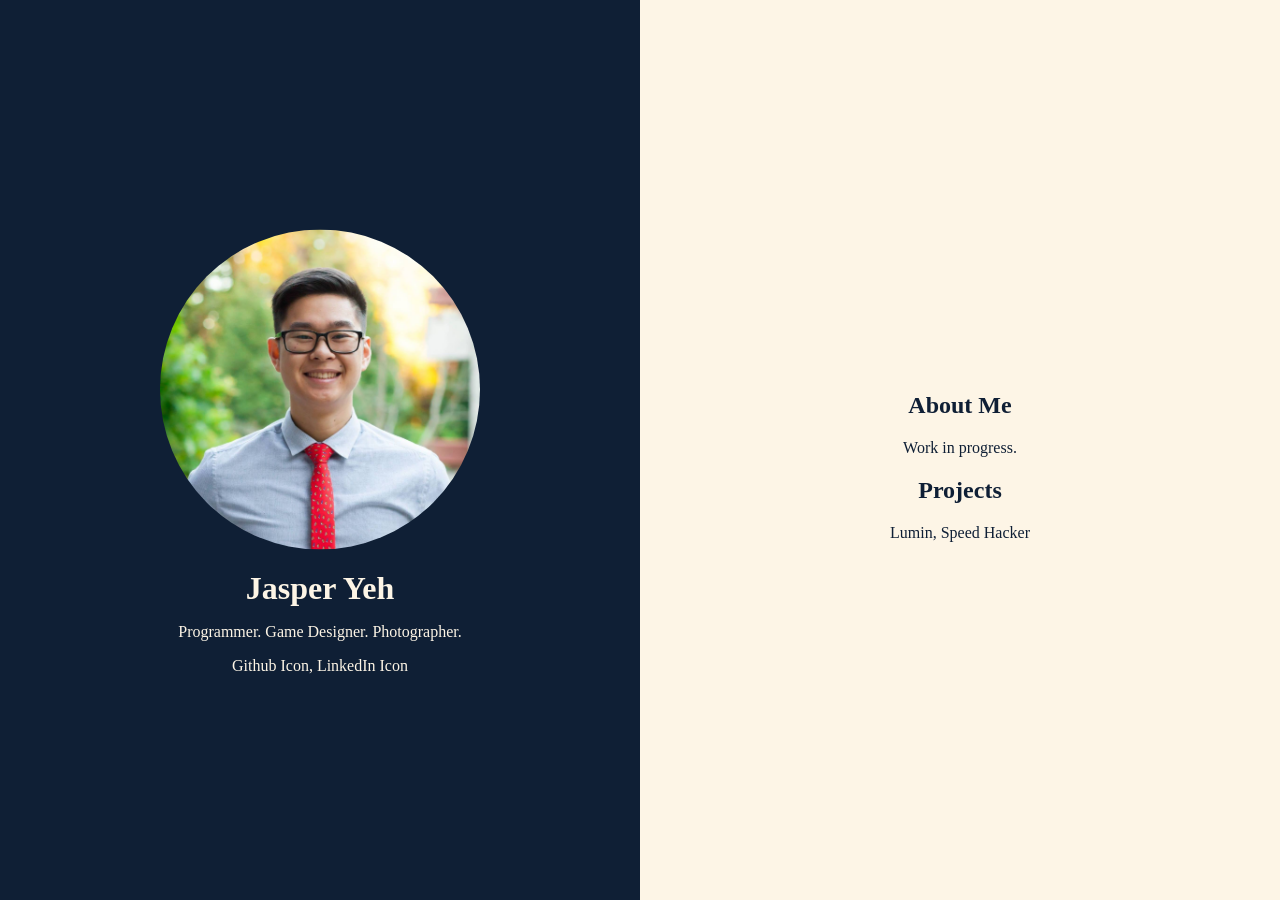
==== index.html @ 11f77aa1 "Basic split screen layout" ====
<!DOCTYPE html>

<html lang="en">
<head>
  <meta charset="utf-8">
  <title>Jasper Yeh</title>
  <link rel="stylesheet" href="styles.css">
</head>

<body>
    <div class="split left">
            <div class="centered">
              <img src="headshot.jpg" alt="headshot">
              <h1>Jasper Yeh</h1>
              <p>Programmer. Game Designer. Photographer.</p>
              <p>Github Icon, LinkedIn Icon</p>
            </div>
          </div>
          
          <div class="split right">
            <div class="centered">
                <h2 id="about-me">About Me</h2>
                <p id="about-me">Work in progress.</p>
                <h2 id="about-me">Projects</h2>
                <p id="about-me">Lumin, Speed Hacker</p>
            </div>
          </div>
</body>
</html>
---- styles.css ----
/* Split the screen in half */

.split {
	height: 100%;
	width: 50%;
	position: fixed;
	z-index: 1;
	top: 0;
	overflow-x: hidden;
	padding-top: 20px;
}

/* Control the left side */
.left {
	left: 0;
	background-color: #0f1f35;
}

h1,
p {
	margin-top: 5%;
	margin-bottom: 5%;
	color: oldlace;
}

/* Control the right side */
.right {
	right: 0;
	background-color: oldlace;
}

/* If you want the content centered horizontally and vertically */
.centered {
	position: absolute;
	top: 50%;
	left: 50%;
	transform: translate(-50%, -50%);
	text-align: center;
}

/* Style the image inside the centered container, if needed */
.centered img {
	width: 100%;
	border-radius: 50%;
}

#about-me {
	color: #0f1f35;
}
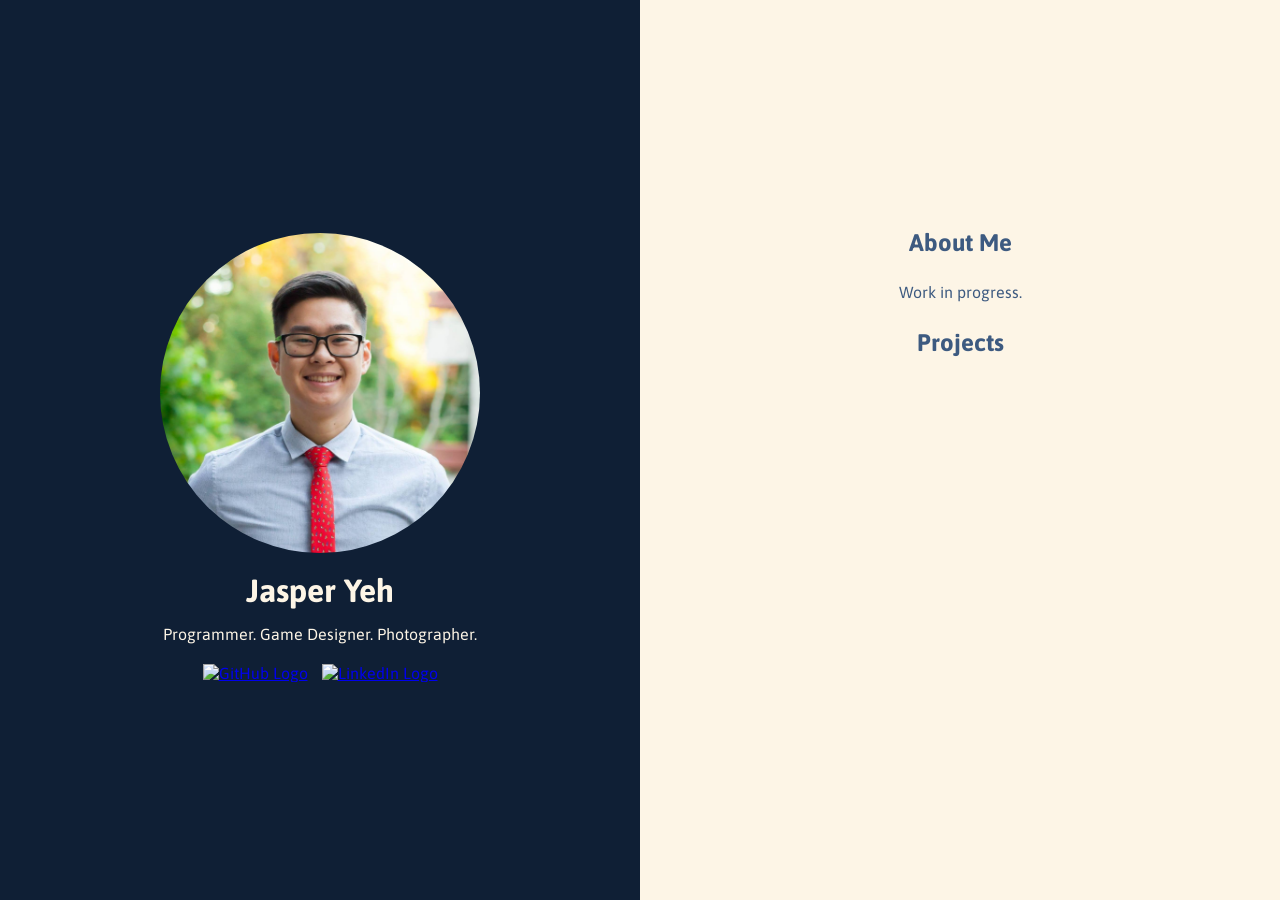
==== commit 5d70f870: "Added clickable icons and itch.io widgets for game projects." ====
--- a/index.html
+++ b/index.html
@@ -4,26 +4,44 @@
 <head>
   <meta charset="utf-8">
   <title>Jasper Yeh</title>
-  <link rel="stylesheet" href="styles.css">
+  <link rel="stylesheet" href="styles/styles.css">
+  <link href="https://fonts.googleapis.com/css?family=Asap" rel="stylesheet">
+
 </head>
 
 <body>
     <div class="split left">
             <div class="centered">
-              <img src="headshot.jpg" alt="headshot">
-              <h1>Jasper Yeh</h1>
-              <p>Programmer. Game Designer. Photographer.</p>
-              <p>Github Icon, LinkedIn Icon</p>
+                <img src="images/headshot.jpg" id="headshot" alt="headshot">
+
+                <h1>Jasper Yeh</h1>
+                <p>Programmer. Game Designer. Photographer.</p>
+                
+                <div class="profiles">
+                    <a href="https://github.com/jasperyeh" target="_blank">
+                        <img src="images/GitHub-Mark-Light-64px.png" alt="GitHub Logo" style="width:32px;height:32px;border:0;">
+                    </a>
+                    <a href="https://www.linkedin.com/in/jasper-yeh/" target="_blank">
+                        <img src="images/linkedin-64.png" alt="LinkedIn Logo" style="width:32px;height:32px;">
+                    </a>
+                </div>
             </div>
           </div>
           
-          <div class="split right">
-            <div class="centered">
-                <h2 id="about-me">About Me</h2>
-                <p id="about-me">Work in progress.</p>
-                <h2 id="about-me">Projects</h2>
-                <p id="about-me">Lumin, Speed Hacker</p>
-            </div>
-          </div>
+
+
+
+
+
+    <div class="split right">
+        <div class="centered">
+            <h2 id="about-me">About Me</h2>
+            <p id="about-me">Work in progress.</p>
+            <h2 id="about-me">Projects</h2>
+
+            <iframe frameborder="0" src="https://itch.io/embed/267892?border_width=0&amp;bg_color=fdf5e6&amp;fg_color=3d5a80&amp;link_color=0f1f35&amp;border_color=fdf5e6" width="550" height="165"></iframe>
+            <iframe frameborder="0" src="https://itch.io/embed/381368?border_width=0&amp;bg_color=fdf5e6&amp;fg_color=3d5a80&amp;link_color=0f1f35&amp;border_color=fdf5e6" width="550" height="165"></iframe>
+        </div>
+    </div>
 </body>
 </html>
--- a/styles/styles.css
+++ b/styles/styles.css
@@ -0,0 +1,56 @@
+* {
+	font-family: 'Asap';
+}
+
+/* Split the screen in half */
+.split {
+	height: 100%;
+	width: 50%;
+	position: fixed;
+	z-index: 1;
+	top: 0;
+	overflow-x: hidden;
+	padding-top: 20px;
+}
+
+/* Control the left side */
+.left {
+	left: 0;
+	background-color: #0f1f35;
+}
+
+h1,
+p {
+	margin-top: 5%;
+	margin-bottom: 5%;
+	color: oldlace;
+}
+
+/* Control the right side */
+.right {
+	right: 0;
+	background-color: oldlace;
+}
+
+/* If you want the content centered horizontally and vertically */
+.centered {
+	position: absolute;
+	top: 50%;
+	left: 50%;
+	transform: translate(-50%, -50%);
+	text-align: center;
+}
+
+.profiles a {
+	display: inline-block;
+	padding: 5px;
+}
+/* Style the image inside the centered container, if needed */
+#headshot {
+	width: 100%;
+	border-radius: 50%;
+}
+
+#about-me {
+	color: #3d5a80;
+}
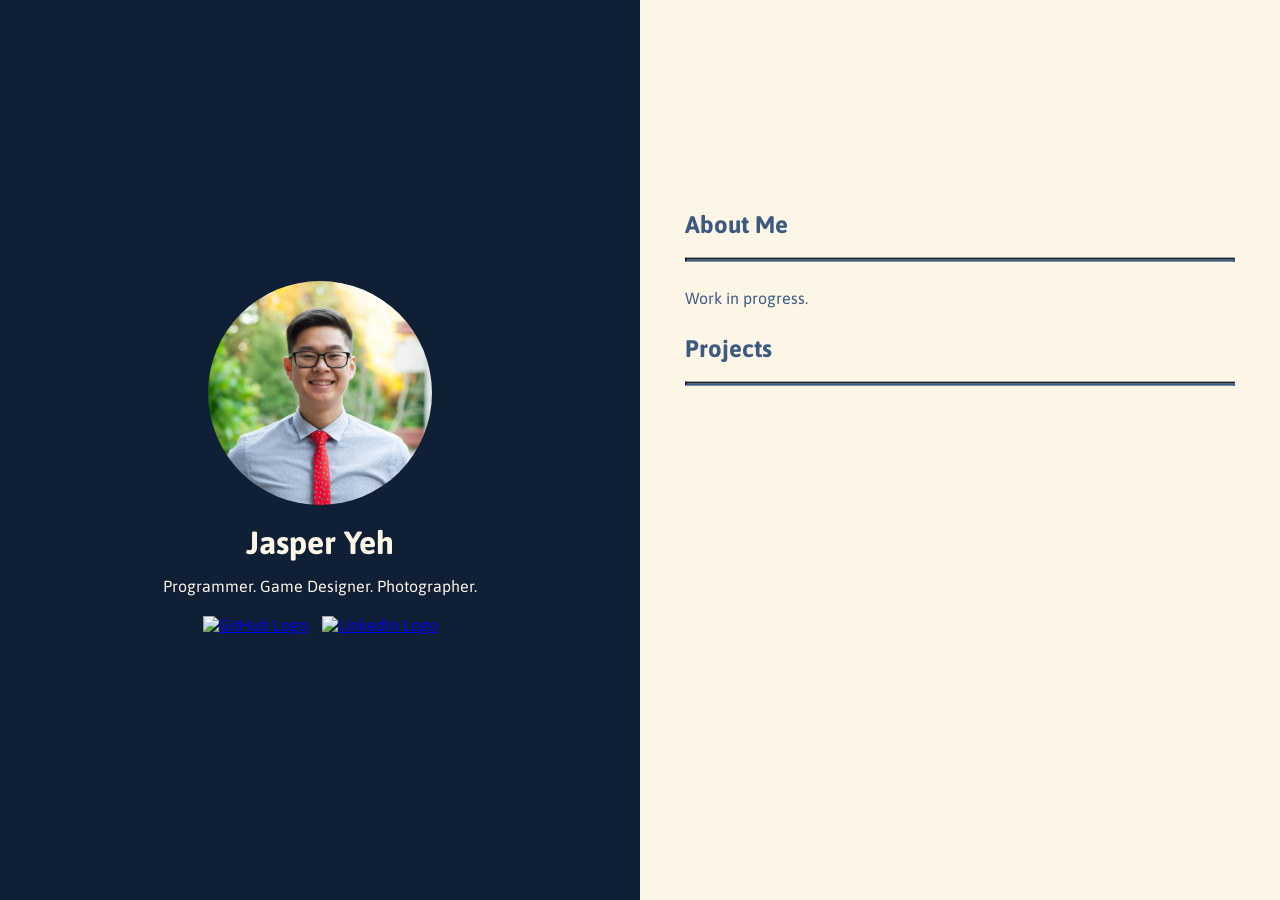
==== commit a50433da: "Testing right side scrolling" ====
--- a/index.html
+++ b/index.html
@@ -1,17 +1,19 @@
 <!DOCTYPE html>
 
 <html lang="en">
+
 <head>
   <meta charset="utf-8">
   <title>Jasper Yeh</title>
+  <!-- <link rel="icon" type="image/png" href="images/"> -->
   <link rel="stylesheet" href="styles/styles.css">
   <link href="https://fonts.googleapis.com/css?family=Asap" rel="stylesheet">
-
 </head>
 
 <body>
+    <!-- Left Side - headshot, name, quick description, profile links -->
     <div class="split left">
-            <div class="centered">
+            <div class="left-centered">
                 <img src="images/headshot.jpg" id="headshot" alt="headshot">
 
                 <h1>Jasper Yeh</h1>
@@ -27,21 +29,19 @@
                 </div>
             </div>
           </div>
-          
 
-
-
-
-
+    <!-- Right Side - about me, projects -->
     <div class="split right">
-        <div class="centered">
-            <h2 id="about-me">About Me</h2>
-            <p id="about-me">Work in progress.</p>
-            <h2 id="about-me">Projects</h2>
-
-            <iframe frameborder="0" src="https://itch.io/embed/267892?border_width=0&amp;bg_color=fdf5e6&amp;fg_color=3d5a80&amp;link_color=0f1f35&amp;border_color=fdf5e6" width="550" height="165"></iframe>
-            <iframe frameborder="0" src="https://itch.io/embed/381368?border_width=0&amp;bg_color=fdf5e6&amp;fg_color=3d5a80&amp;link_color=0f1f35&amp;border_color=fdf5e6" width="550" height="165"></iframe>
-        </div>
+        <div class="right-centered">
+            <div class="right-centered">
+                <h2 id="about-me">About Me</h2>
+                <hr>
+                <p id="about-me">Work in progress.</p>
+                <h2 id="about-me">Projects</h2>
+                <hr>
+                <iframe frameborder="0" src="https://itch.io/embed/267892?border_width=0&amp;bg_color=fdf5e6&amp;fg_color=3d5a80&amp;link_color=0f1f35&amp;border_color=fdf5e6" width="550" height="165"></iframe>
+                <iframe frameborder="0" src="https://itch.io/embed/381368?border_width=0&amp;bg_color=fdf5e6&amp;fg_color=3d5a80&amp;link_color=0f1f35&amp;border_color=fdf5e6" width="550" height="165"></iframe>
+            </div>
     </div>
 </body>
 </html>
--- a/styles/styles.css
+++ b/styles/styles.css
@@ -1,5 +1,10 @@
 * {
 	font-family: 'Asap';
+}
+
+hr {
+	border-width: 2px;
+	border-color: #3d5a80;
 }
 
 /* Split the screen in half */
@@ -10,6 +15,7 @@
 	z-index: 1;
 	top: 0;
 	overflow-x: hidden;
+	overflow-y: scroll;
 	padding-top: 20px;
 }
 
@@ -33,12 +39,20 @@
 }
 
 /* If you want the content centered horizontally and vertically */
-.centered {
+.left-centered {
 	position: absolute;
 	top: 50%;
 	left: 50%;
 	transform: translate(-50%, -50%);
 	text-align: center;
+}
+
+.right-centered {
+	position: absolute;
+	top: 50%;
+	left: 50%;
+	transform: translate(-50%, -50%);
+	text-align: left;
 }
 
 .profiles a {
@@ -47,7 +61,7 @@
 }
 /* Style the image inside the centered container, if needed */
 #headshot {
-	width: 100%;
+	width: 70%;
 	border-radius: 50%;
 }
 
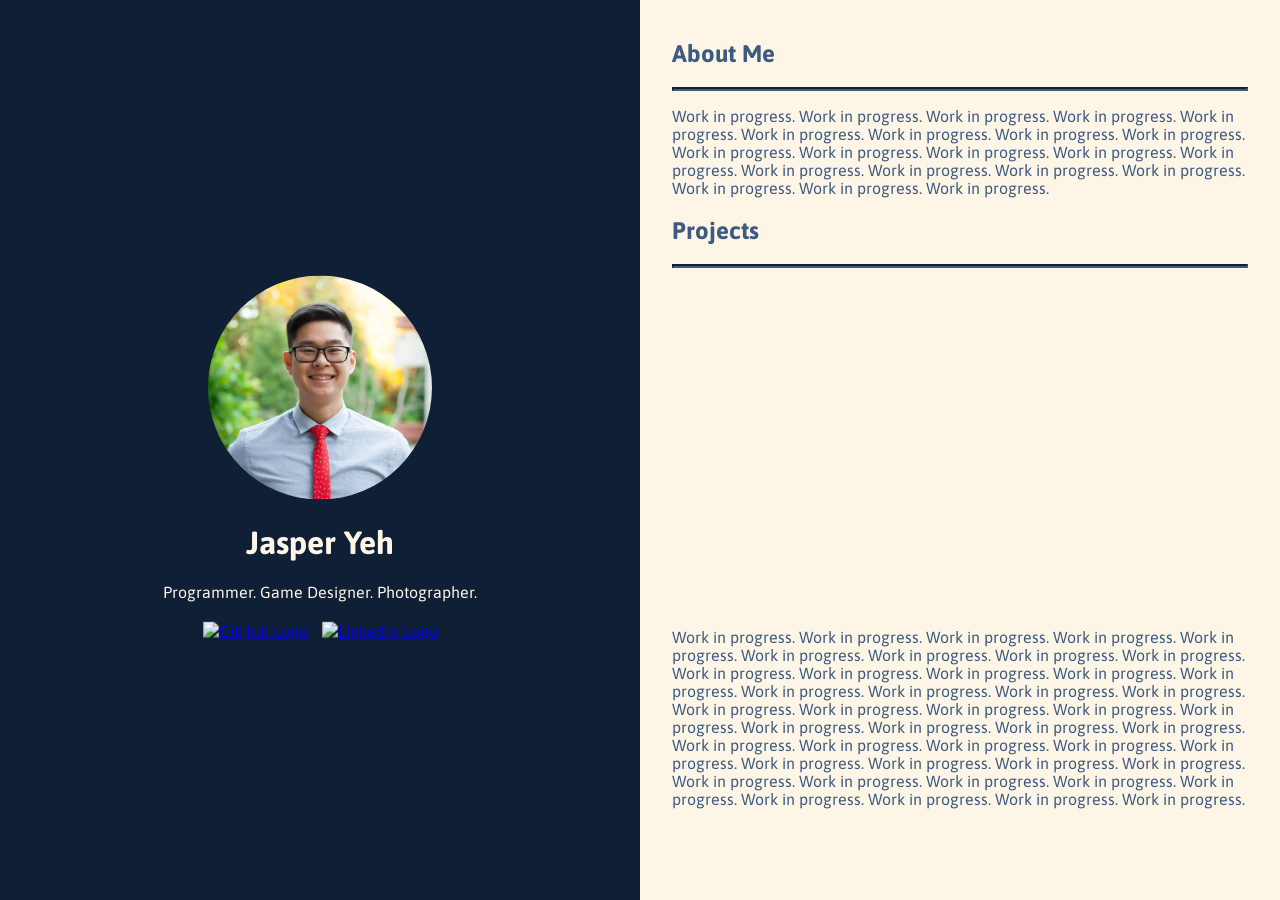
==== commit eeb983f9: "Fixed right side scrolling. Need to adjust padding/margins" ====
--- a/index.html
+++ b/index.html
@@ -33,14 +33,41 @@
     <!-- Right Side - about me, projects -->
     <div class="split right">
         <div class="right-centered">
-            <div class="right-centered">
-                <h2 id="about-me">About Me</h2>
+            <div class="about-me">
+
+                <h2>About Me</h2>
                 <hr>
-                <p id="about-me">Work in progress.</p>
-                <h2 id="about-me">Projects</h2>
+                <p>
+                        Work in progress. Work in progress. Work in progress.
+                        Work in progress. Work in progress. Work in progress. 
+                        Work in progress. Work in progress. Work in progress.
+                        Work in progress. Work in progress. Work in progress. 
+                        Work in progress. Work in progress. Work in progress.
+                        Work in progress. Work in progress. Work in progress. 
+                        Work in progress. Work in progress. Work in progress.
+                </p>
+
+                <h2>Projects</h2>
                 <hr>
                 <iframe frameborder="0" src="https://itch.io/embed/267892?border_width=0&amp;bg_color=fdf5e6&amp;fg_color=3d5a80&amp;link_color=0f1f35&amp;border_color=fdf5e6" width="550" height="165"></iframe>
                 <iframe frameborder="0" src="https://itch.io/embed/381368?border_width=0&amp;bg_color=fdf5e6&amp;fg_color=3d5a80&amp;link_color=0f1f35&amp;border_color=fdf5e6" width="550" height="165"></iframe>
+                <p>
+                        Work in progress. Work in progress. Work in progress.
+                        Work in progress. Work in progress. Work in progress. 
+                        Work in progress. Work in progress. Work in progress.
+                        Work in progress. Work in progress. Work in progress. 
+                        Work in progress. Work in progress. Work in progress.
+                        Work in progress. Work in progress. Work in progress. 
+                        Work in progress. Work in progress. Work in progress.
+                        Work in progress. Work in progress. Work in progress. 
+                        Work in progress. Work in progress. Work in progress.
+                        Work in progress. Work in progress. Work in progress. 
+                        Work in progress. Work in progress. Work in progress. 
+                        Work in progress. Work in progress. Work in progress.
+                        Work in progress. Work in progress. Work in progress. 
+                        Work in progress. Work in progress. Work in progress.
+                        Work in progress. Work in progress. Work in progress. 
+                </p>
             </div>
     </div>
 </body>
--- a/styles/styles.css
+++ b/styles/styles.css
@@ -1,10 +1,5 @@
 * {
 	font-family: 'Asap';
-}
-
-hr {
-	border-width: 2px;
-	border-color: #3d5a80;
 }
 
 /* Split the screen in half */
@@ -14,8 +9,6 @@
 	position: fixed;
 	z-index: 1;
 	top: 0;
-	overflow-x: hidden;
-	overflow-y: scroll;
 	padding-top: 20px;
 }
 
@@ -23,12 +16,6 @@
 .left {
 	left: 0;
 	background-color: #0f1f35;
-}
-
-h1,
-p {
-	margin-top: 5%;
-	margin-bottom: 5%;
 	color: oldlace;
 }
 
@@ -36,6 +23,9 @@
 .right {
 	right: 0;
 	background-color: oldlace;
+	overflow-x: visible;
+	overflow-y: scroll;
+	color: #3d5a80;
 }
 
 /* If you want the content centered horizontally and vertically */
@@ -49,10 +39,14 @@
 
 .right-centered {
 	position: absolute;
-	top: 50%;
-	left: 50%;
-	transform: translate(-50%, -50%);
 	text-align: left;
+	margin-left: 5%;
+	margin-right: 5%;
+}
+
+.right-centered hr {
+	border-width: 2px;
+	border-color: #3d5a80;
 }
 
 .profiles a {
@@ -64,7 +58,3 @@
 	width: 70%;
 	border-radius: 50%;
 }
-
-#about-me {
-	color: #3d5a80;
-}
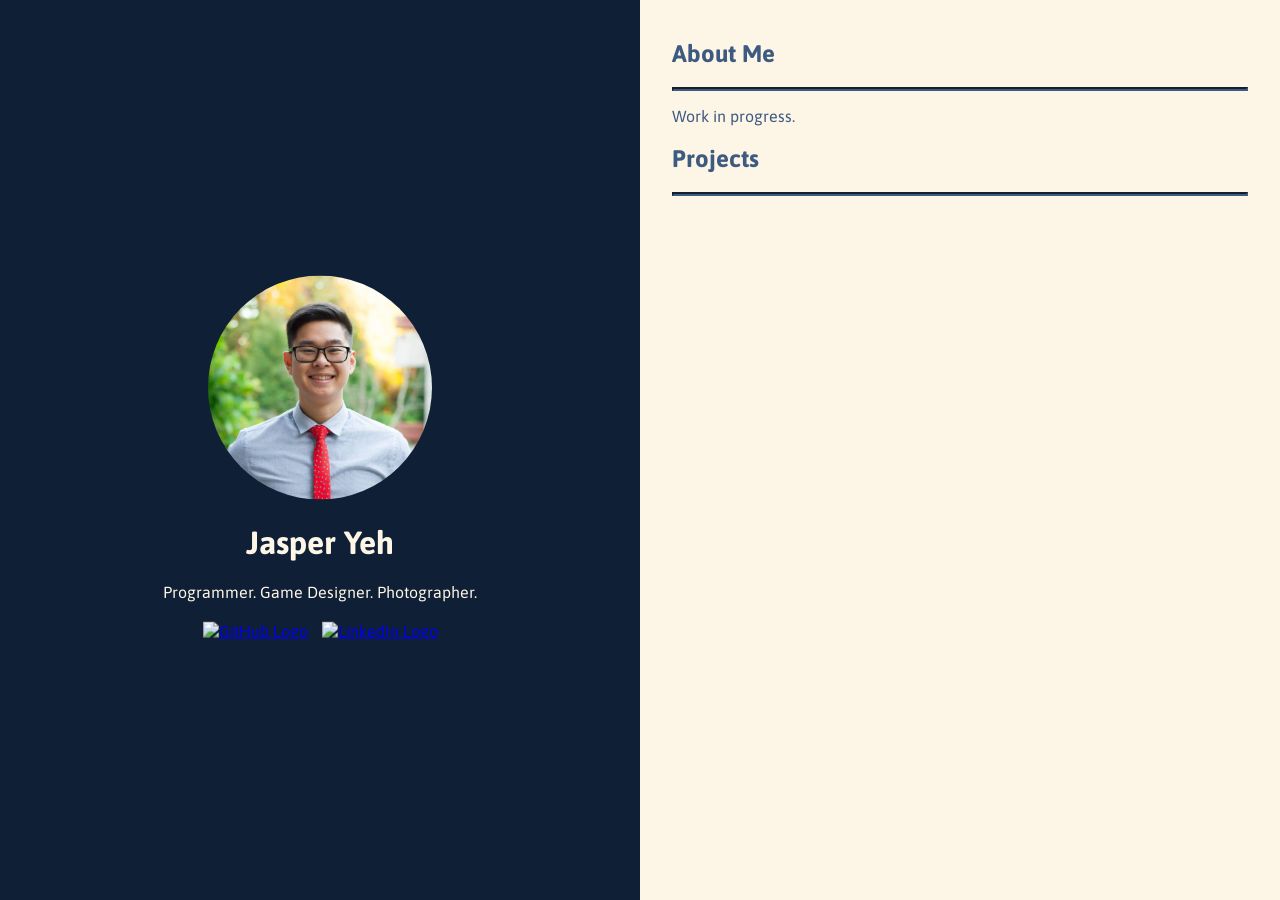
==== commit e2ea3393: "Adjusted right side margins" ====
--- a/index.html
+++ b/index.html
@@ -38,36 +38,13 @@
                 <h2>About Me</h2>
                 <hr>
                 <p>
-                        Work in progress. Work in progress. Work in progress.
-                        Work in progress. Work in progress. Work in progress. 
-                        Work in progress. Work in progress. Work in progress.
-                        Work in progress. Work in progress. Work in progress. 
-                        Work in progress. Work in progress. Work in progress.
-                        Work in progress. Work in progress. Work in progress. 
-                        Work in progress. Work in progress. Work in progress.
+                        Work in progress.
                 </p>
 
                 <h2>Projects</h2>
                 <hr>
                 <iframe frameborder="0" src="https://itch.io/embed/267892?border_width=0&amp;bg_color=fdf5e6&amp;fg_color=3d5a80&amp;link_color=0f1f35&amp;border_color=fdf5e6" width="550" height="165"></iframe>
                 <iframe frameborder="0" src="https://itch.io/embed/381368?border_width=0&amp;bg_color=fdf5e6&amp;fg_color=3d5a80&amp;link_color=0f1f35&amp;border_color=fdf5e6" width="550" height="165"></iframe>
-                <p>
-                        Work in progress. Work in progress. Work in progress.
-                        Work in progress. Work in progress. Work in progress. 
-                        Work in progress. Work in progress. Work in progress.
-                        Work in progress. Work in progress. Work in progress. 
-                        Work in progress. Work in progress. Work in progress.
-                        Work in progress. Work in progress. Work in progress. 
-                        Work in progress. Work in progress. Work in progress.
-                        Work in progress. Work in progress. Work in progress. 
-                        Work in progress. Work in progress. Work in progress.
-                        Work in progress. Work in progress. Work in progress. 
-                        Work in progress. Work in progress. Work in progress. 
-                        Work in progress. Work in progress. Work in progress.
-                        Work in progress. Work in progress. Work in progress. 
-                        Work in progress. Work in progress. Work in progress.
-                        Work in progress. Work in progress. Work in progress. 
-                </p>
             </div>
     </div>
 </body>
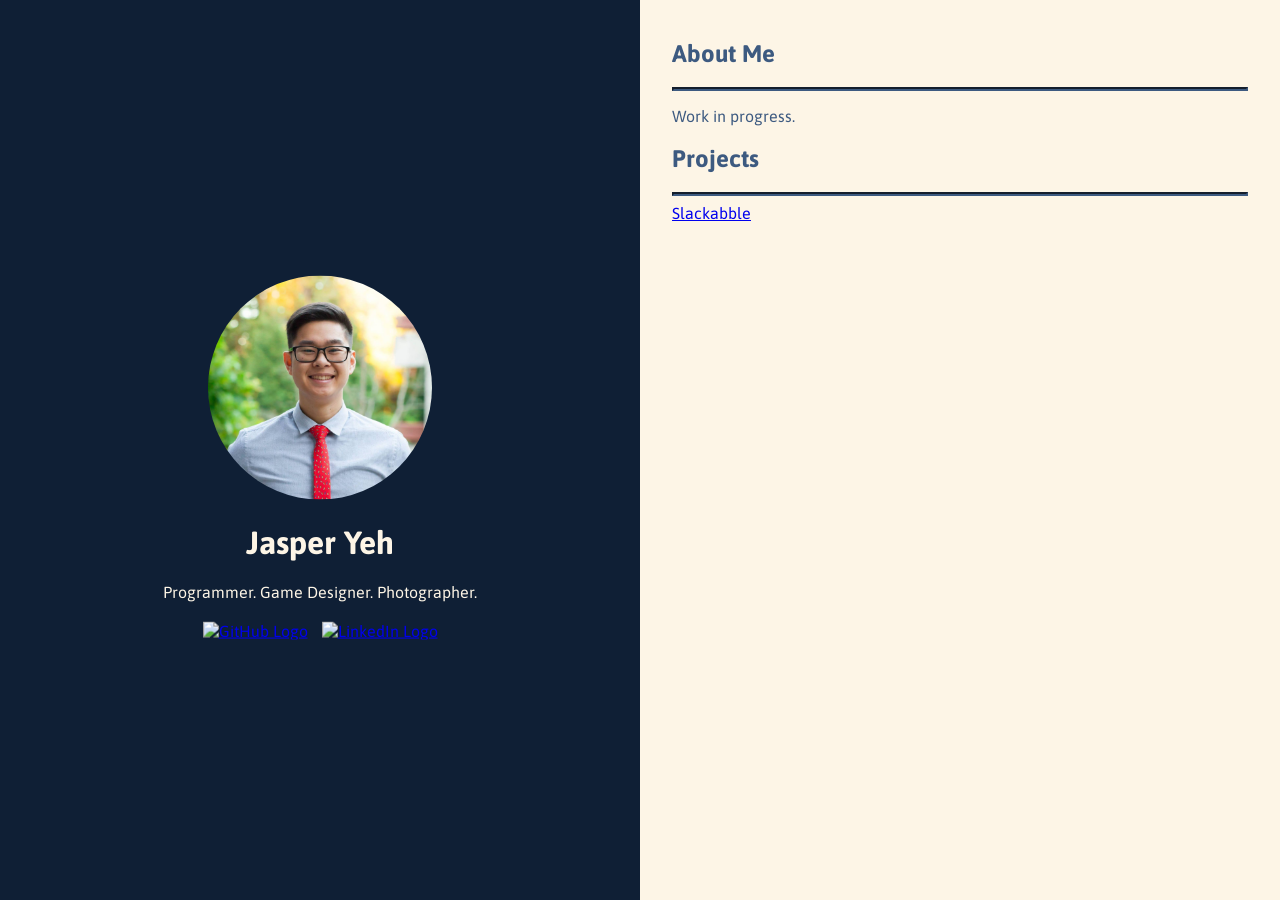
==== commit de12708f: "Added link to Slackabble" ====
--- a/index.html
+++ b/index.html
@@ -43,6 +43,8 @@
 
                 <h2>Projects</h2>
                 <hr>
+                <a href="https://www.jasperyeh.dev/slackabble/">Slackabble</a>
+                <br>
                 <iframe frameborder="0" src="https://itch.io/embed/267892?border_width=0&amp;bg_color=fdf5e6&amp;fg_color=3d5a80&amp;link_color=0f1f35&amp;border_color=fdf5e6" width="550" height="165"></iframe>
                 <iframe frameborder="0" src="https://itch.io/embed/381368?border_width=0&amp;bg_color=fdf5e6&amp;fg_color=3d5a80&amp;link_color=0f1f35&amp;border_color=fdf5e6" width="550" height="165"></iframe>
             </div>
--- a/styles/styles.css
+++ b/styles/styles.css
@@ -1,32 +1,40 @@
+@media (min-width: 1280px) {
+	.split {
+		display: flexbox;
+		height: 100%;
+		width: 50%;
+		position: fixed;
+		/* z-index: 1; */
+		top: 0;
+		padding-top: 20px;
+	}
+
+	.left {
+		flex: 1;
+		order: 1;
+		left: 0;
+		background-color: #0f1f35;
+		color: oldlace;
+	}
+
+	/* Control the right side */
+	.right {
+		flex: 1;
+		order: 2;
+		right: 0;
+		background-color: oldlace;
+		overflow-x: visible;
+		overflow-y: scroll;
+		color: #3d5a80;
+	}
+}
 * {
 	font-family: 'Asap';
 }
 
 /* Split the screen in half */
-.split {
-	height: 100%;
-	width: 50%;
-	position: fixed;
-	z-index: 1;
-	top: 0;
-	padding-top: 20px;
-}
 
 /* Control the left side */
-.left {
-	left: 0;
-	background-color: #0f1f35;
-	color: oldlace;
-}
-
-/* Control the right side */
-.right {
-	right: 0;
-	background-color: oldlace;
-	overflow-x: visible;
-	overflow-y: scroll;
-	color: #3d5a80;
-}
 
 /* If you want the content centered horizontally and vertically */
 .left-centered {
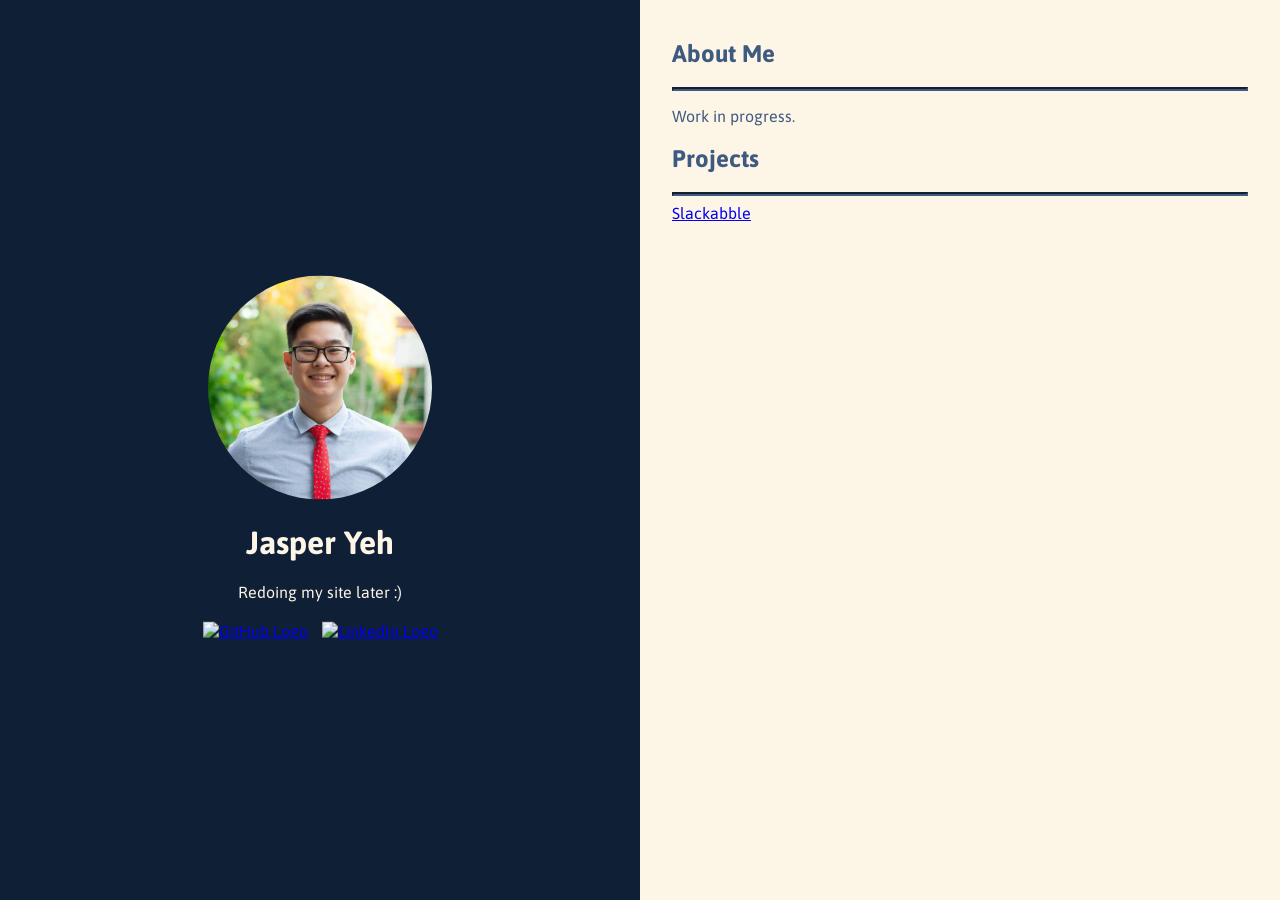
==== commit fca336ad: "Update index.html" ====
--- a/index.html
+++ b/index.html
@@ -17,7 +17,7 @@
                 <img src="images/headshot.jpg" id="headshot" alt="headshot">
 
                 <h1>Jasper Yeh</h1>
-                <p>Programmer. Game Designer. Photographer.</p>
+                <p>Redoing my site later :)</p>
                 
                 <div class="profiles">
                     <a href="https://github.com/jasperyeh" target="_blank">
@@ -50,4 +50,4 @@
             </div>
     </div>
 </body>
-</html>+</html>
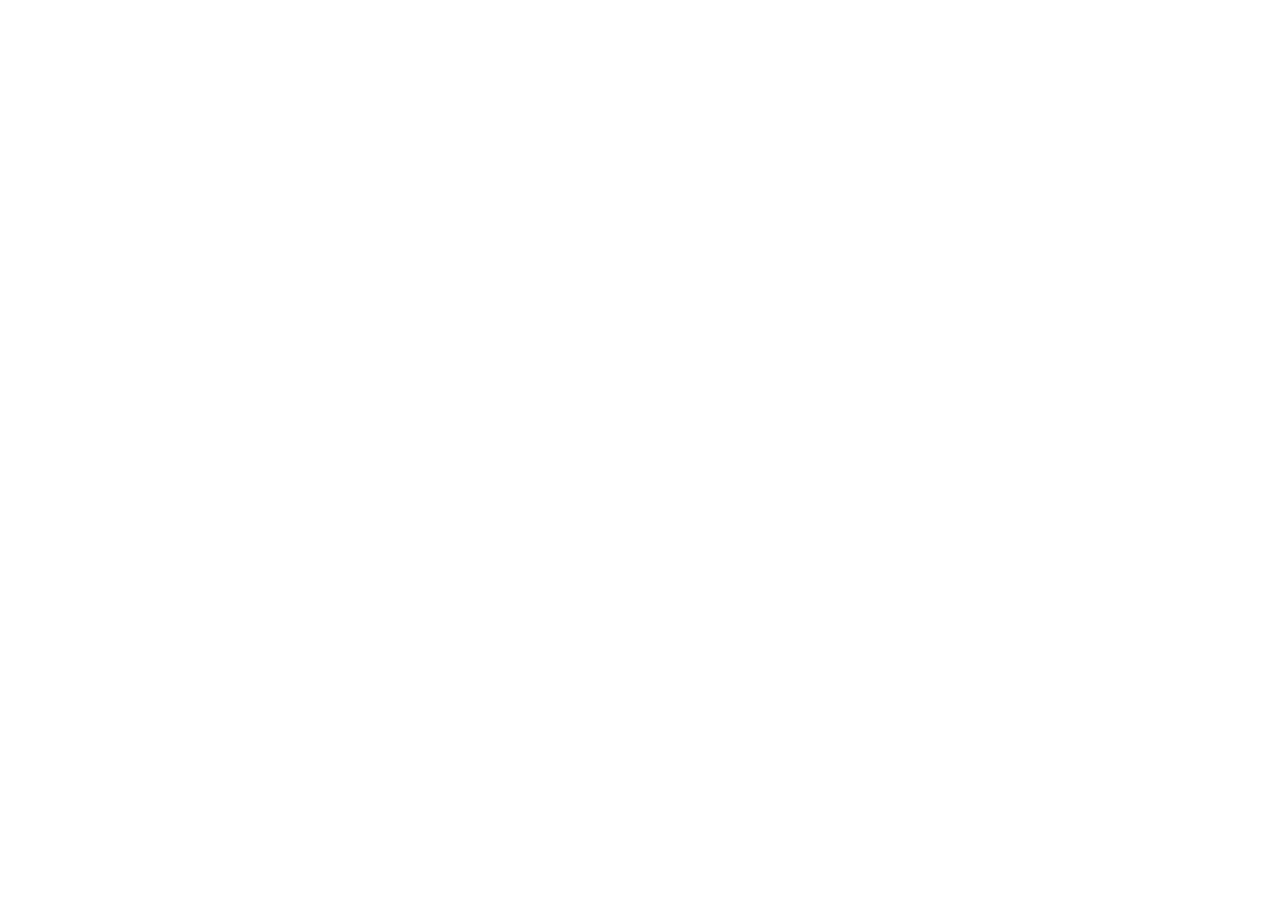
==== commit 0ab153b0: "fresh start" ====
--- a/index.html
+++ b/index.html
@@ -5,49 +5,11 @@
 <head>
   <meta charset="utf-8">
   <title>Jasper Yeh</title>
-  <!-- <link rel="icon" type="image/png" href="images/"> -->
   <link rel="stylesheet" href="styles/styles.css">
   <link href="https://fonts.googleapis.com/css?family=Asap" rel="stylesheet">
 </head>
 
 <body>
-    <!-- Left Side - headshot, name, quick description, profile links -->
-    <div class="split left">
-            <div class="left-centered">
-                <img src="images/headshot.jpg" id="headshot" alt="headshot">
 
-                <h1>Jasper Yeh</h1>
-                <p>Redoing my site later :)</p>
-                
-                <div class="profiles">
-                    <a href="https://github.com/jasperyeh" target="_blank">
-                        <img src="images/GitHub-Mark-Light-64px.png" alt="GitHub Logo" style="width:32px;height:32px;border:0;">
-                    </a>
-                    <a href="https://www.linkedin.com/in/jasper-yeh/" target="_blank">
-                        <img src="images/linkedin-64.png" alt="LinkedIn Logo" style="width:32px;height:32px;">
-                    </a>
-                </div>
-            </div>
-          </div>
-
-    <!-- Right Side - about me, projects -->
-    <div class="split right">
-        <div class="right-centered">
-            <div class="about-me">
-
-                <h2>About Me</h2>
-                <hr>
-                <p>
-                        Work in progress.
-                </p>
-
-                <h2>Projects</h2>
-                <hr>
-                <a href="https://www.jasperyeh.dev/slackabble/">Slackabble</a>
-                <br>
-                <iframe frameborder="0" src="https://itch.io/embed/267892?border_width=0&amp;bg_color=fdf5e6&amp;fg_color=3d5a80&amp;link_color=0f1f35&amp;border_color=fdf5e6" width="550" height="165"></iframe>
-                <iframe frameborder="0" src="https://itch.io/embed/381368?border_width=0&amp;bg_color=fdf5e6&amp;fg_color=3d5a80&amp;link_color=0f1f35&amp;border_color=fdf5e6" width="550" height="165"></iframe>
-            </div>
-    </div>
 </body>
 </html>
